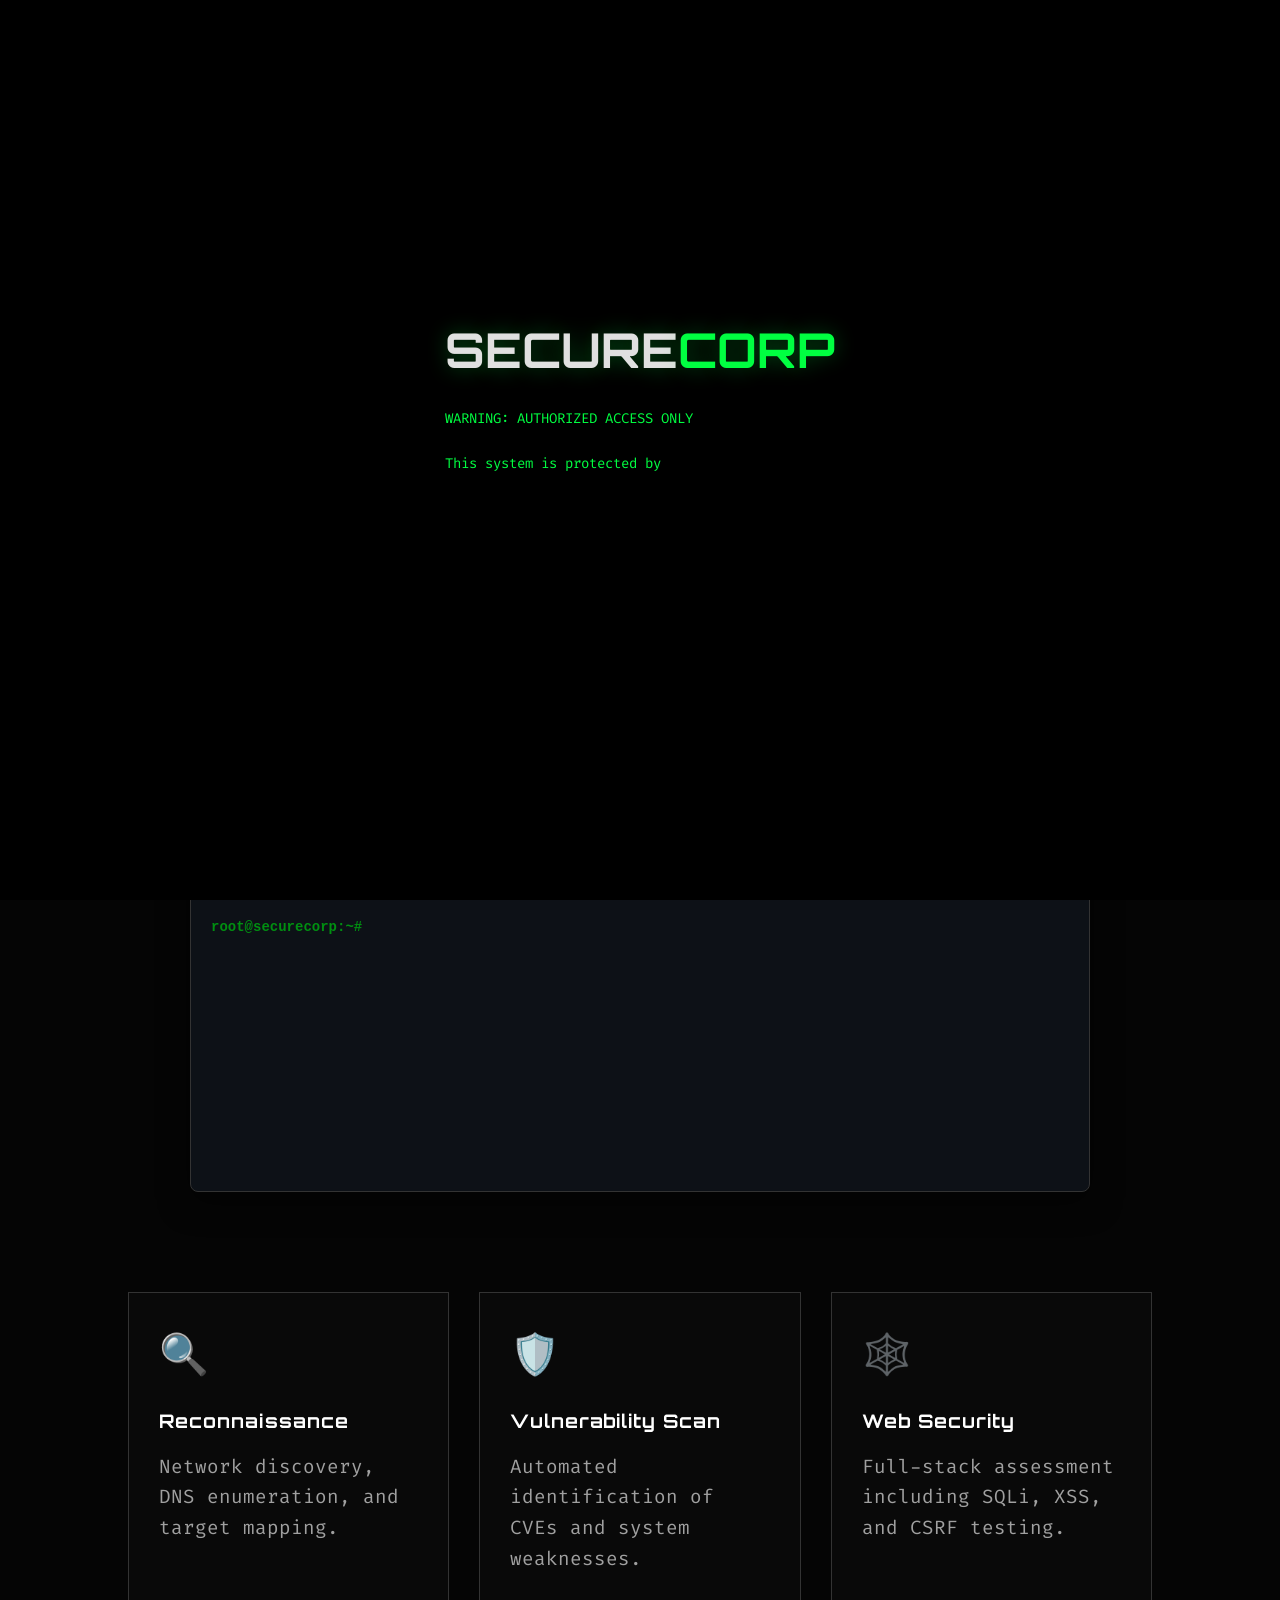
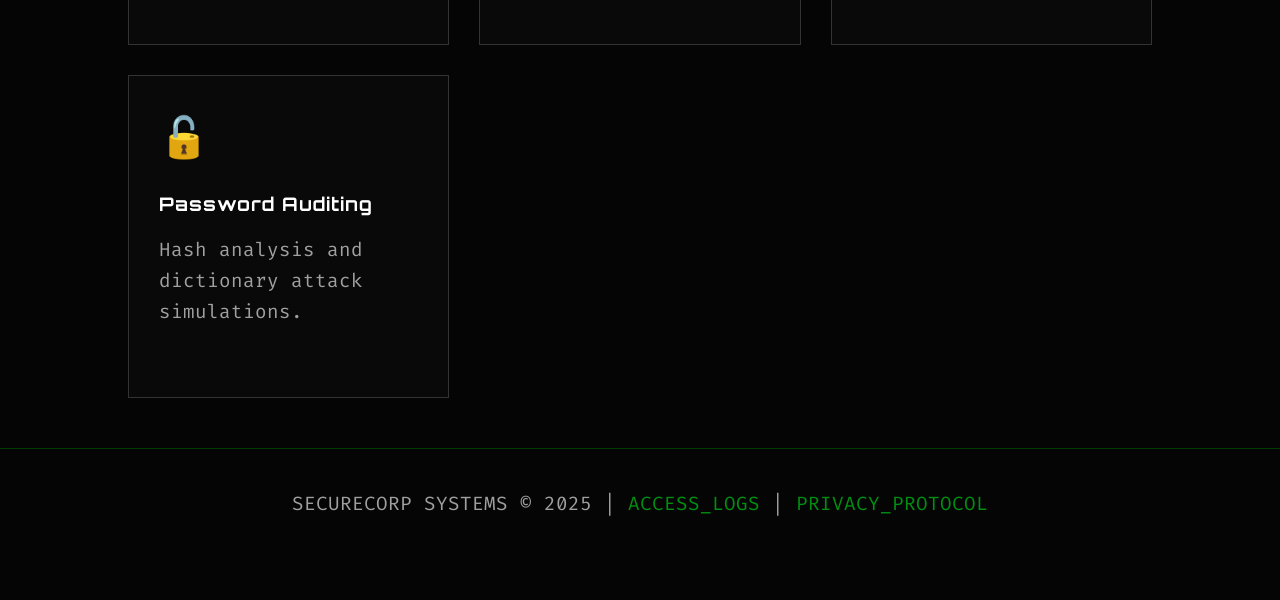
==== index.html @ 8c41e9a2 "fix: add root redirect to docs folder" ====
<!DOCTYPE html>
<html lang="en">

<head>
    <meta charset="UTF-8">
    <meta http-equiv="refresh" content="0; url=docs/">
    <title>Redirecting...</title>
</head>

<body>
    <p>Redirecting to secure interface... <a href="docs/">Click here</a> if not redirected.</p>
    <script>window.location.replace("docs/");</script>
</body>

</html>
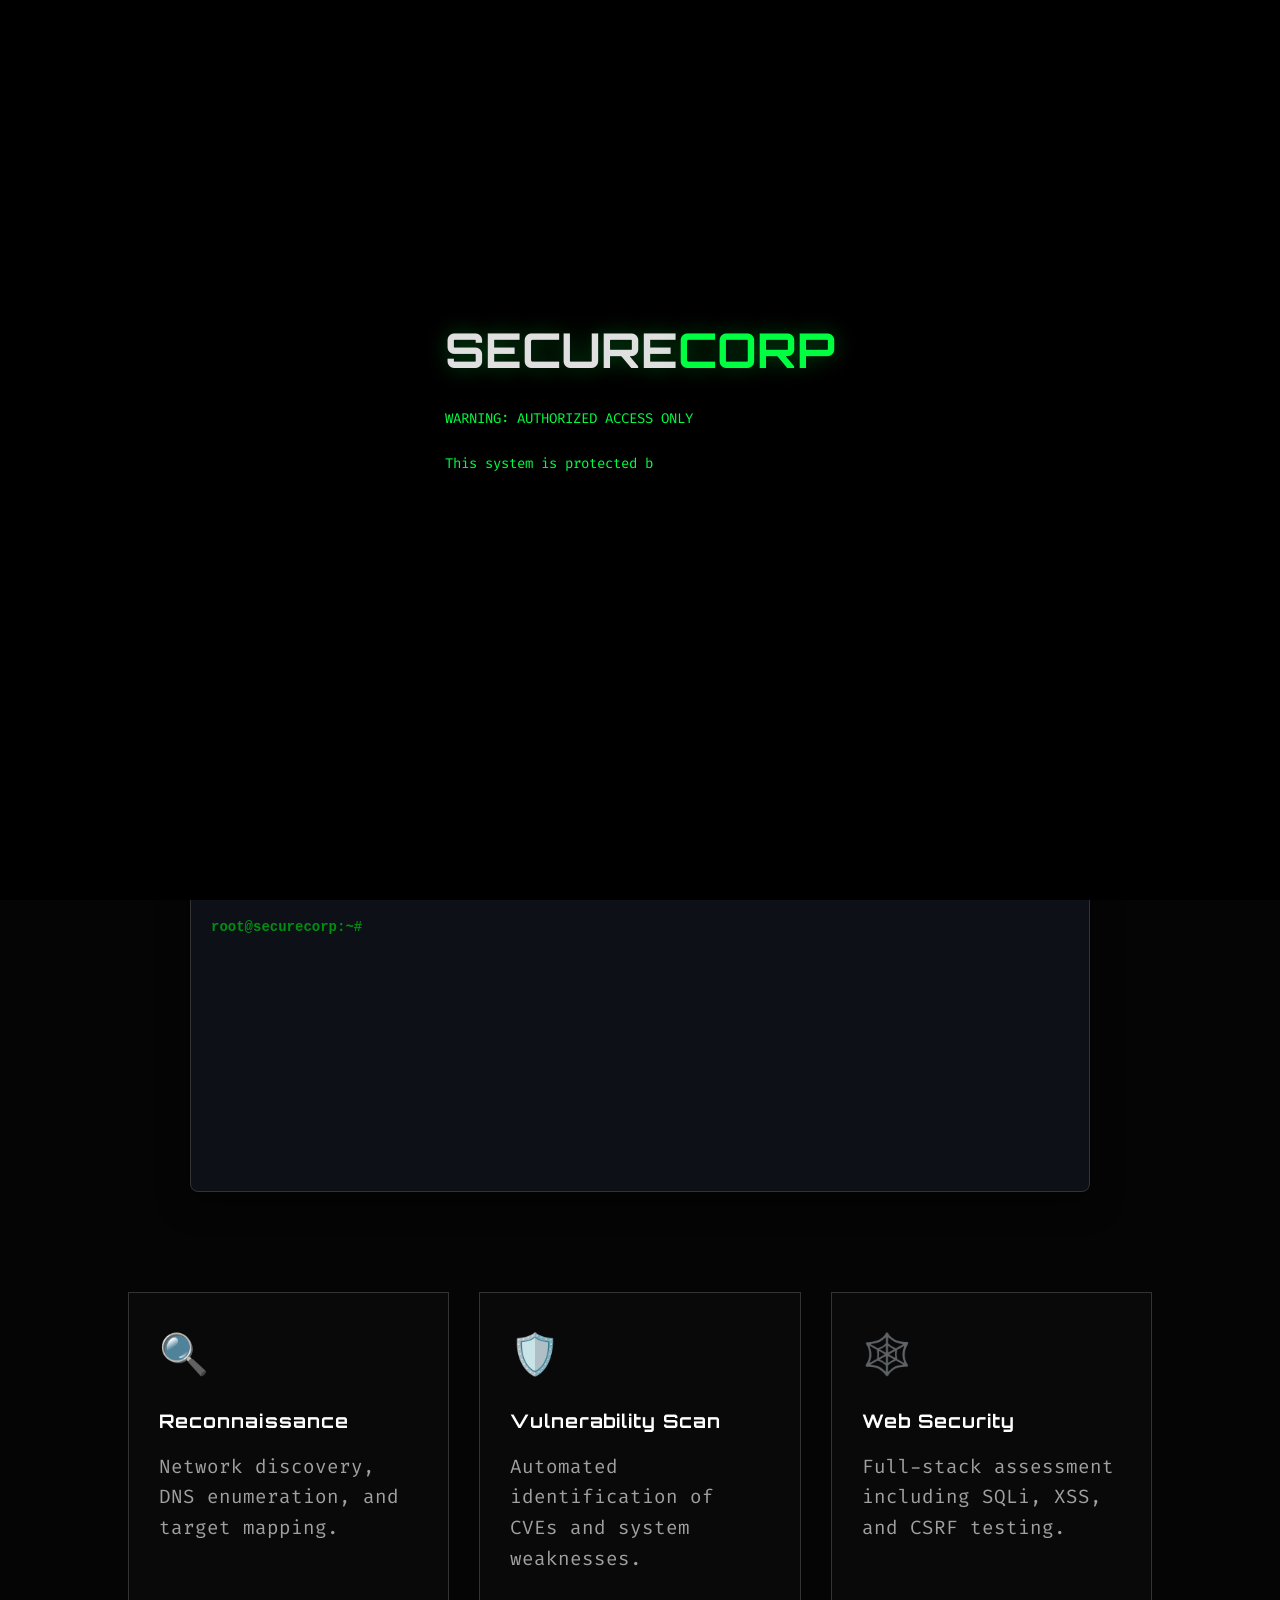
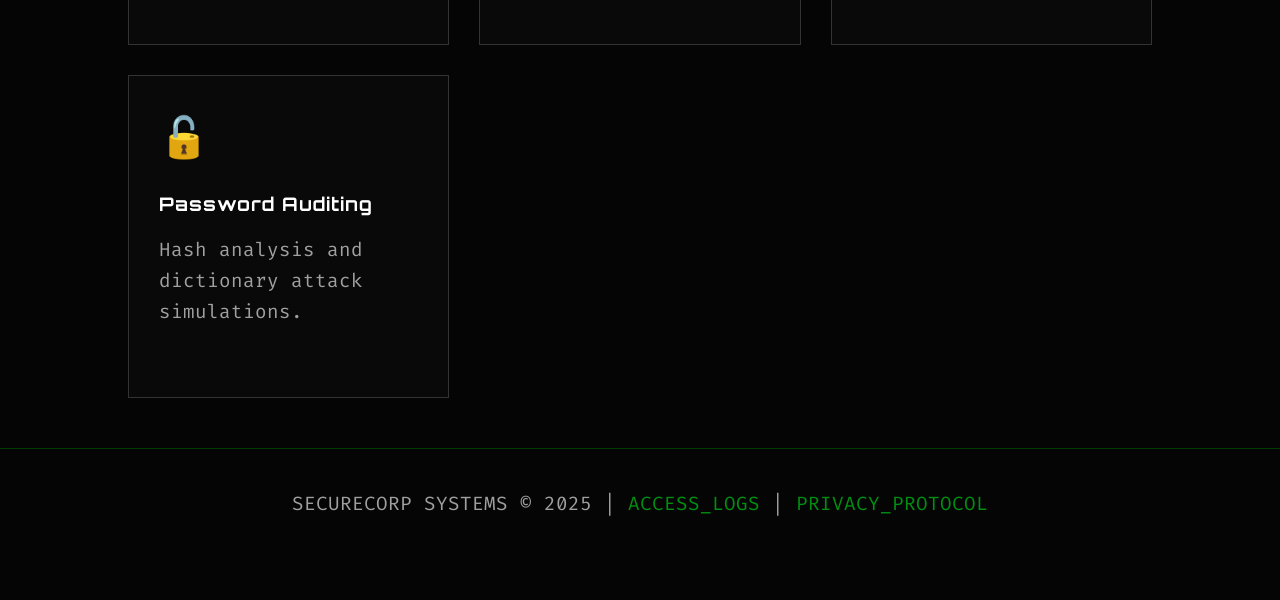
==== commit 1095d834: "refactor: move site to root directory for reliable deployment" ====
--- a/index.html
+++ b/index.html
@@ -3,13 +3,304 @@
 
 <head>
     <meta charset="UTF-8">
-    <meta http-equiv="refresh" content="0; url=docs/">
-    <title>Redirecting...</title>
+    <meta name="viewport" content="width=device-width, initial-scale=1.0">
+    <title>SecureCorp | Defense Systems</title>
+    <link rel="stylesheet" href="style.css?v=3">
+    <link
+        href="https://fonts.googleapis.com/css2?family=Fira+Code:wght@400;700&family=Orbitron:wght@400;700;900&display=swap"
+        rel="stylesheet">
 </head>
 
 <body>
-    <p>Redirecting to secure interface... <a href="docs/">Click here</a> if not redirected.</p>
-    <script>window.location.replace("docs/");</script>
+    <canvas id="matrixCanvas"></canvas>
+
+    <!-- Splash Screen -->
+    <div id="splash-screen">
+        <div class="splash-content">
+            <h1 class="logo-large">SECURE<span class="highlight">CORP</span></h1>
+            <div id="disclaimer-text"></div>
+            <button id="enterBtn" class="btn-hack hidden" onclick="enterSite()">ACCEPT & ENTER</button>
+        </div>
+    </div>
+
+    <div class="overlay"></div>
+
+    <header>
+        <div class="logo">SECURE<span class="highlight">CORP</span></div>
+        <nav>
+            <a href="#hero">SYSTEM</a>
+            <a href="#modules">MODULES</a>
+            <a href="#terminal">TERMINAL</a>
+            <a href="#" id="dbLink" class="locked" onclick="authCheck()">DATABASE 🔒</a>
+        </nav>
+    </header>
+
+    <main>
+        <!-- Auth Modal -->
+        <div id="authModal" class="modal">
+            <div class="modal-content">
+                <span class="close" onclick="closeModal()">&times;</span>
+                <h2><span class="highlight">AUTHORIZED PERSONNEL ONLY</span></h2>
+                <p>Enter credentials to access the vulnerability database.</p>
+                <form id="loginForm">
+                    <input type="text" id="username" placeholder="Agent ID" required>
+                    <input type="password" id="password" placeholder="Access Code" required>
+                    <button type="submit" class="btn-hack">AUTHENTICATE</button>
+                    <p id="loginMsg" class="error"></p>
+                    <p style="margin-top: 15px; font-size: 12px; color: #888;">
+                        New Agent? <a href="#" onclick="showSignUp()" style="color: var(--primary-color);">Request
+                            Clearance (Sign Up)</a>
+                    </p>
+                </form>
+            </div>
+        </div>
+
+        <!-- Sign Up Modal -->
+        <div id="signUpModal" class="modal">
+            <div class="modal-content">
+                <span class="close" onclick="closeSignUp()">&times;</span>
+                <h2><span class="highlight">NEW AGENT REGISTRATION</span></h2>
+                <p>Create a secure profile for assessment access.</p>
+                <form id="signUpForm">
+                    <input type="text" id="newUsername" placeholder="New Agent ID" required>
+                    <input type="password" id="newPassword" placeholder="Set Access Code" required>
+                    <button type="submit" class="btn-hack">REGISTER AGENT</button>
+                    <p id="signUpMsg" class="error"></p>
+                </form>
+            </div>
+        </div>
+
+        <!-- Privacy Protocol Modal Removed -->
+
+
+        <section id="hero" class="hero">
+            <div class="hero-content">
+                <div class="status-badge">
+                    <span class="blink">●</span> SYSTEM STATUS: ONLINE
+                </div>
+                <h1 class="glitch" data-text="ADVANCED SECURITY PROTOCOLS">ADVANCED SECURITY PROTOCOLS</h1>
+                <p>Comprehensive vulnerability assessment and penetration testing framework for enterprise
+                    infrastructure.</p>
+                <div class="cta-group">
+                    <a href="#new-scan" onclick="showSection('scanInput')" class="btn-hack">START_NEW_SCAN</a>
+                    <a href="#modules" onclick="showSection('modules')" class="btn-outline">VIEW_MODULES</a>
+                </div>
+            </div>
+        </section>
+
+        <!-- New Scan Input Section -->
+        <section id="scanInput" class="container hidden">
+            <h2>// INITIATE NEW ASSESSMENT</h2>
+            <div class="form-box">
+                <form id="scanForm">
+                    <div class="input-group">
+                        <label>TARGET SYSTEM (IP/DOMAIN)</label>
+                        <input type="text" id="targetInput" placeholder="e.g. 192.168.1.1 or example.com" required>
+                    </div>
+                    <div class="input-group">
+                        <label>ASSESSMENT TYPE</label>
+                        <select id="scanType">
+                            <option value="Reconnaissance">Reconnaissance (Passive)</option>
+                            <option value="VulnScan">Vulnerability Scan (Active)</option>
+                            <option value="FullPenTest">Full Penetration Test</option>
+                        </select>
+                    </div>
+                    <div class="input-group">
+                        <label>PRIORITY LEVEL</label>
+                        <select id="scanPriority">
+                            <option value="Low">Low (Stealth)</option>
+                            <option value="High">High (Aggressive)</option>
+                            <option value="Critical">Critical (Immediate)</option>
+                        </select>
+                    </div>
+
+                    <div class="input-group">
+                        <label>MANUAL TESTING MODULES</label>
+                        <div class="checkbox-grid">
+                            <label><input type="checkbox" name="modules" value="Port Scan"> Port Scan</label>
+                            <label><input type="checkbox" name="modules" value="DNS Enum"> DNS Enum</label>
+                            <label><input type="checkbox" name="modules" value="SQL Injection"> SQL Injection</label>
+                            <label><input type="checkbox" name="modules" value="XSS Audit"> XSS Audit</label>
+                            <label><input type="checkbox" name="modules" value="Brute Force"> Brute Force</label>
+                            <label><input type="checkbox" name="modules" value="Malware Analysis"> Malware
+                                Analysis</label>
+                        </div>
+                    </div>
+
+                    <button type="submit" class="btn-hack">RUN_ANALYSIS & SAVE</button>
+                </form>
+            </div>
+        </section>
+
+        <!-- Secure Database Section (Hidden until Auth) -->
+        <section id="database" class="container hidden">
+            <div class="db-header">
+                <h2>// VULNERABILITY DATABASE_</h2>
+                <button onclick="logout()" class="btn-outline red-border">LOGOUT</button>
+            </div>
+
+            <div class="terminal-window db-window">
+                <table id="dbTable">
+                    <thead>
+                        <tr>
+                            <th>ID</th>
+                            <th>TIMESTAMP</th>
+                            <th>TARGET</th>
+                            <th>TYPE</th>
+                            <th>STATUS</th>
+                            <th>REPORT</th>
+                        </tr>
+                    </thead>
+                    <tbody id="dbBody">
+                        <!-- JS renders rows here -->
+                    </tbody>
+                </table>
+            </div>
+        </section>
+
+        <section id="terminal" class="terminal-section">
+            <div class="terminal-window">
+                <div class="terminal-header">
+                    <div class="dots">
+                        <span class="dot red"></span>
+                        <span class="dot yellow"></span>
+                        <span class="dot green"></span>
+                    </div>
+                    <span class="title">root@securecorp:~</span>
+                </div>
+                <div class="terminal-body" id="terminalOutput">
+                    <!-- JS will populate this -->
+                    <div class="terminal-input-line">
+                        <span class="prompt">root@securecorp:~#</span>
+                        <input type="text" id="terminalInput" autocomplete="off" spellcheck="false">
+                    </div>
+                </div>
+            </div>
+        </section>
+
+        <section id="modules" class="modules-grid">
+            <div class="card" onclick="showModuleDetails('recon')">
+                <div class="icon">🔍</div>
+                <h3>Reconnaissance</h3>
+                <p>Network discovery, DNS enumeration, and target mapping.</p>
+            </div>
+            <div class="card" onclick="showModuleDetails('vuln')">
+                <div class="icon">🛡️</div>
+                <h3>Vulnerability Scan</h3>
+                <p>Automated identification of CVEs and system weaknesses.</p>
+            </div>
+            <div class="card" onclick="showModuleDetails('web')">
+                <div class="icon">🕸️</div>
+                <h3>Web Security</h3>
+                <p>Full-stack assessment including SQLi, XSS, and CSRF testing.</p>
+            </div>
+            <div class="card" onclick="showModuleDetails('auth')">
+                <div class="icon">🔓</div>
+                <h3>Password Auditing</h3>
+                <p>Hash analysis and dictionary attack simulations.</p>
+            </div>
+        </section>
+
+        <!-- Dynamic Module Details Section -->
+        <section id="moduleDetails" class="container hidden">
+            <h2 id="modTitle">// MODULE_DETAILS</h2>
+            <div class="form-box"
+                style="max-width: 800px; display: grid; grid-template-columns: 1fr 2fr; gap: 20px; align-items: start;">
+
+                <!-- Pictorial / ASCII View -->
+                <div class="ascii-art-container">
+                    <pre id="modAscii"
+                        style="font-size: 10px; line-height: 10px; color: var(--primary-color); text-shadow: 0 0 5px var(--primary-color);">
+<!-- JS Injects ASCII Here -->
+                    </pre>
+                </div>
+
+                <!-- Details & Animation -->
+                <div class="mod-content">
+                    <h3 id="modName"
+                        style="color: #fff; margin-bottom: 15px; border-bottom: 1px solid #333; padding-bottom: 5px;">
+                    </h3>
+
+                    <div id="modPoints"
+                        style="margin-bottom: 20px; font-family: 'Fira Code', monospace; color: #a0a0a0;">
+                        <!-- JS Types List Here -->
+                    </div>
+
+                    <div style="margin-top: 20px;">
+                        <button id="fetchBtn" class="btn-hack" onclick="fetchModuleArgs()">⬇ DOWNLOAD_SPECS</button>
+                    </div>
+                </div>
+            </div>
+            <div style="text-align: center; margin-top: 20px;">
+                <button class="btn-outline red-border"
+                    onclick="document.getElementById('moduleDetails').classList.add('hidden')">CLOSE_DETAILS</button>
+            </div>
+        </section>
+        <section id="privacy" class="container hidden">
+            <h2>// PRIVACY_PROTOCOL</h2>
+            <div class="form-box" style="text-align: left;">
+                <h3
+                    style="color: var(--primary-color); border-bottom: 1px solid #333; padding-bottom: 10px; margin-bottom: 20px;">
+                    SECURE DATA HANDLING</h3>
+
+                <div style="margin-bottom: 15px;">
+                    <strong style="color: #fff;">1. DATA ENCRYPTION</strong>
+                    <p style="color: #8b949e; margin-top: 5px;">All user data and scan results are encrypted using
+                        AES-256 standards before local storage. No data is transmitted to external servers without
+                        explicit user command.</p>
+                </div>
+
+                <div style="margin-bottom: 15px;">
+                    <strong style="color: #fff;">2. NO-LOG POLICY</strong>
+                    <p style="color: #8b949e; margin-top: 5px;">SecureCorp does not maintain persistent logs of user
+                        activity beyond the active session. Terminal history is cleared upon page reload.</p>
+                </div>
+
+                <div style="margin-bottom: 15px;">
+                    <strong style="color: #fff;">3. ETHICAL USE</strong>
+                    <p style="color: #8b949e; margin-top: 5px;">This tool is provided for educational and authorized
+                        security assessment purposes only. The user assumes full responsibility for any actions taken
+                        against target systems.</p>
+                </div>
+
+                <div>
+                    <strong style="color: #fff;">4. SYSTEM INTEGRITY</strong>
+                    <p style="color: #8b949e; margin-top: 5px;">Cookies are used solely for session management and
+                        "visited" state tracking to enhance user experience.</p>
+                </div>
+
+                <div style="text-align: center; margin-top: 30px;">
+                    <button class="btn-hack red-border"
+                        onclick="this.parentElement.parentElement.parentElement.classList.add('hidden')">CLOSE_PROTOCOL</button>
+                </div>
+            </div>
+        </section>
+
+        <!-- Access Logs Section -->
+        <section id="accessLogs" class="container hidden">
+            <h2>// SYSTEM_ACCESS_LOGS</h2>
+            <div class="terminal-window" style="max-width: 800px; margin: 0 auto; height: 300px; overflow-y: auto;">
+                <div class="terminal-body" id="accessLogsBody"
+                    style="font-family: 'Fira Code', monospace; color: #0f0;">
+                    <!-- Logs injected via JS -->
+                </div>
+                <div style="text-align: center; margin-top: 20px; border-top: 1px solid #333; padding-top: 10px;">
+                    <button class="btn-hack red-border"
+                        onclick="document.getElementById('accessLogs').classList.add('hidden')">CLOSE_LOGS</button>
+                </div>
+            </div>
+        </section>
+    </main>
+
+    <footer>
+        <p>SECURECORP SYSTEMS © 2025 | <a href="#accessLogs"
+                onclick="showSection('accessLogs'); renderAccessLogs();">ACCESS_LOGS</a> | <a href="#privacy"
+                onclick="showSection('privacy')">PRIVACY_PROTOCOL</a></p>
+    </footer>
+
+
+    <script src="database.js?v=7"></script>
+    <script src="core.js?v=34"></script>
 </body>
 
 </html>
--- a/style.css
+++ b/style.css
@@ -0,0 +1,574 @@
+:root {
+    --bg-color: #050505;
+    --text-color: #e0e0e0;
+    --primary-color: #00ff41;
+    /* Hacker Green */
+    --secondary-color: #008F11;
+    --accent-color: #003b00;
+    --dark-overlay: rgba(0, 0, 0, 0.85);
+    --font-mono: 'Fira Code', monospace;
+    --font-display: 'Orbitron', sans-serif;
+}
+
+html {
+    scroll-behavior: smooth;
+}
+
+* {
+    margin: 0;
+    padding: 0;
+    box-sizing: border-box;
+}
+
+body {
+    background-color: var(--bg-color);
+    color: var(--text-color);
+    font-family: var(--font-mono);
+    overflow-x: hidden;
+    line-height: 1.6;
+}
+
+/* Matrix Background */
+#matrixCanvas {
+    position: fixed;
+    top: 0;
+    left: 0;
+    width: 100%;
+    height: 100%;
+    z-index: -1;
+}
+
+.overlay {
+    position: fixed;
+    top: 0;
+    left: 0;
+    width: 100%;
+    height: 100%;
+    background: radial-gradient(circle at center, transparent 0%, var(--bg-color) 90%);
+    z-index: -1;
+    pointer-events: none;
+}
+
+/* Header */
+header {
+    display: flex;
+    justify-content: space-between;
+    align-items: center;
+    padding: 20px 50px;
+    border-bottom: 1px solid var(--accent-color);
+    background: rgba(5, 5, 5, 0.9);
+    position: sticky;
+    top: 0;
+    z-index: 100;
+    backdrop-filter: blur(5px);
+}
+
+.logo {
+    font-family: var(--font-display);
+    font-size: 24px;
+    font-weight: 900;
+    letter-spacing: 2px;
+}
+
+.highlight {
+    color: var(--primary-color);
+}
+
+nav a {
+    color: var(--text-color);
+    text-decoration: none;
+    margin-left: 30px;
+    font-size: 14px;
+    transition: color 0.3s;
+    text-transform: uppercase;
+}
+
+nav a:hover {
+    color: var(--primary-color);
+    text-shadow: 0 0 10px var(--primary-color);
+}
+
+.btn-primary {
+    border: 1px solid var(--primary-color);
+    padding: 8px 16px;
+    color: var(--primary-color) !important;
+}
+
+.btn-primary:hover {
+    background: var(--primary-color);
+    color: #000 !important;
+    text-shadow: none;
+}
+
+/* Hero Section */
+.hero {
+    height: 80vh;
+    display: flex;
+    justify-content: center;
+    align-items: center;
+    text-align: center;
+    padding: 20px;
+}
+
+.hero-content {
+    max-width: 800px;
+}
+
+.status-badge {
+    display: inline-block;
+    border: 1px solid var(--secondary-color);
+    padding: 5px 12px;
+    border-radius: 20px;
+    font-size: 12px;
+    margin-bottom: 20px;
+    background: rgba(0, 255, 65, 0.1);
+    color: var(--primary-color);
+}
+
+.blink {
+    animation: blink 1s infinite;
+}
+
+h1 {
+    font-family: var(--font-display);
+    font-size: 3.5rem;
+    margin-bottom: 20px;
+    text-shadow: 0 0 20px rgba(0, 255, 65, 0.3);
+}
+
+p {
+    font-size: 1.2rem;
+    color: #a0a0a0;
+    margin-bottom: 40px;
+}
+
+/* Buttons */
+.cta-group {
+    display: flex;
+    justify-content: center;
+    gap: 20px;
+}
+
+.btn-hack {
+    background: var(--primary-color);
+    color: #000;
+    padding: 15px 30px;
+    text-decoration: none;
+    font-weight: bold;
+    font-family: var(--font-display);
+    clip-path: polygon(10% 0, 100% 0, 100% 70%, 90% 100%, 0 100%, 0 30%);
+    transition: all 0.3s;
+}
+
+.btn-hack:hover {
+    transform: translateY(-2px);
+    box-shadow: 0 0 20px var(--primary-color);
+}
+
+.btn-outline {
+    border: 1px solid var(--text-color);
+    color: var(--text-color);
+    padding: 15px 30px;
+    text-decoration: none;
+    font-weight: bold;
+    font-family: var(--font-display);
+    transition: all 0.3s;
+}
+
+.btn-outline:hover {
+    border-color: var(--primary-color);
+    color: var(--primary-color);
+}
+
+/* Terminal Section */
+.terminal-section {
+    padding: 50px;
+    display: flex;
+    justify-content: center;
+}
+
+.terminal-window {
+    width: 100%;
+    max-width: 900px;
+    background-color: #0d1117;
+    border-radius: 8px;
+    box-shadow: 0 10px 30px rgba(0, 0, 0, 0.5);
+    border: 1px solid #333;
+    overflow: hidden;
+}
+
+.terminal-header {
+    background-color: #161b22;
+    padding: 10px 15px;
+    display: flex;
+    align-items: center;
+    border-bottom: 1px solid #333;
+}
+
+.dots {
+    display: flex;
+    gap: 8px;
+}
+
+.dot {
+    width: 12px;
+    height: 12px;
+    border-radius: 50%;
+}
+
+.red {
+    background: #ff5f56;
+}
+
+.yellow {
+    background: #ffbd2e;
+}
+
+.green {
+    background: #27c93f;
+}
+
+.title {
+    margin-left: 20px;
+    font-size: 12px;
+    color: #8b949e;
+}
+
+.terminal-body {
+    padding: 20px;
+    height: 300px;
+    overflow-y: auto;
+    font-family: 'Consolas', monospace;
+    color: var(--primary-color);
+    font-size: 14px;
+}
+
+.terminal-input-line {
+    display: flex;
+    align-items: center;
+    margin-top: 5px;
+}
+
+.prompt {
+    color: var(--secondary-color);
+    margin-right: 10px;
+    font-weight: bold;
+}
+
+#terminalInput {
+    background: transparent;
+    border: none;
+    color: var(--primary-color);
+    font-family: 'Consolas', monospace;
+    font-size: 14px;
+    width: 100%;
+    outline: none;
+    box-shadow: none;
+    padding: 0;
+    margin: 0;
+}
+
+/* Modules Grid */
+.modules-grid {
+    display: grid;
+    grid-template-columns: repeat(auto-fit, minmax(250px, 1fr));
+    gap: 30px;
+    padding: 50px 10%;
+}
+
+.card {
+    background: rgba(10, 10, 10, 0.8);
+    border: 1px solid #333;
+    padding: 30px;
+    transition: all 0.3s;
+}
+
+.card:hover {
+    border-color: var(--primary-color);
+    box-shadow: 0 0 15px rgba(0, 255, 65, 0.1);
+    transform: translateY(-5px);
+}
+
+.icon {
+    font-size: 40px;
+    margin-bottom: 20px;
+}
+
+h3 {
+    font-family: var(--font-display);
+    margin-bottom: 15px;
+    color: #fff;
+    letter-spacing: 1px;
+}
+
+/* Footer */
+footer {
+    text-align: center;
+    padding: 40px;
+    border-top: 1px solid var(--accent-color);
+    color: #666;
+    font-size: 12px;
+}
+
+footer a {
+    color: var(--secondary-color);
+    text-decoration: none;
+}
+
+/* Forms and Modals */
+.hidden {
+    display: none;
+}
+
+.modal {
+    display: none;
+    position: fixed;
+    z-index: 200;
+    left: 0;
+    top: 0;
+    width: 100%;
+    height: 100%;
+    background-color: rgba(0, 0, 0, 0.9);
+}
+
+.modal-content {
+    background-color: #0d1117;
+    border: 1px solid var(--primary-color);
+    margin: 15% auto;
+    padding: 30px;
+    border: 1px solid #888;
+    width: 80%;
+    max-width: 400px;
+    text-align: center;
+    box-shadow: 0 0 50px rgba(0, 255, 65, 0.2);
+}
+
+.close {
+    color: #aaa;
+    float: right;
+    font-size: 28px;
+    font-weight: bold;
+    cursor: pointer;
+}
+
+.close:hover {
+    color: #fff;
+}
+
+input,
+select {
+    width: 100%;
+    padding: 12px;
+    margin: 8px 0;
+    display: inline-block;
+    border: 1px solid #333;
+    background: #050505;
+    color: var(--primary-color);
+    font-family: var(--font-mono);
+}
+
+input:focus,
+select:focus {
+    outline: none;
+    border-color: var(--primary-color);
+    box-shadow: 0 0 10px rgba(0, 255, 65, 0.2);
+}
+
+/* Database Table */
+.db-window {
+    width: 100%;
+    max-width: 1000px;
+    margin: 0 auto;
+}
+
+table {
+    width: 100%;
+    border-collapse: collapse;
+    color: #e0e0e0;
+}
+
+th,
+td {
+    border-bottom: 1px solid #333;
+    padding: 15px;
+    text-align: left;
+}
+
+th {
+    background-color: #161b22;
+    color: var(--primary-color);
+    font-family: var(--font-display);
+}
+
+tr:hover {
+    background-color: rgba(0, 255, 65, 0.05);
+}
+
+.red-border {
+    border-color: #ff5f56 !important;
+    color: #ff5f56 !important;
+}
+
+.red-border:hover {
+    background: #ff5f56;
+    color: #000 !important;
+}
+
+.form-box {
+    max-width: 600px;
+    margin: 0 auto;
+    background: rgba(10, 10, 10, 0.8);
+    padding: 40px;
+    border: 1px solid #333;
+}
+
+.input-group {
+    margin-bottom: 20px;
+    text-align: left;
+}
+
+.input-group label {
+    display: block;
+    margin-bottom: 5px;
+    color: #8b949e;
+    font-size: 12px;
+}
+
+/* Checkbox Grid */
+.checkbox-grid {
+    display: grid;
+    grid-template-columns: repeat(auto-fill, minmax(140px, 1fr));
+    gap: 10px;
+    background: rgba(0, 0, 0, 0.3);
+    padding: 10px;
+    border: 1px solid #333;
+}
+
+.checkbox-grid label {
+    display: flex;
+    align-items: center;
+    color: #e0e0e0;
+    cursor: pointer;
+    font-size: 13px;
+    margin-bottom: 0 !important;
+}
+
+.checkbox-grid input {
+    width: auto;
+    margin-right: 8px;
+    margin-top: 0;
+    margin-bottom: 0;
+}
+
+/* Button variants */
+.btn-small {
+    padding: 5px 10px;
+    font-size: 11px;
+    background: transparent;
+    border: 1px solid var(--primary-color);
+    color: var(--primary-color);
+    cursor: pointer;
+    text-decoration: none;
+    font-family: var(--font-display);
+    text-transform: uppercase;
+}
+
+.btn-small:hover {
+    background: var(--primary-color);
+    color: #000;
+}
+
+/* Splash Screen */
+#splash-screen {
+    position: fixed;
+    top: 0;
+    left: 0;
+    width: 100%;
+    height: 100%;
+    background-color: #000;
+    z-index: 9999;
+    display: flex;
+    justify-content: center;
+    align-items: center;
+    transition: opacity 0.8s ease-out;
+}
+
+.splash-content {
+    max-width: 600px;
+    padding: 20px;
+    text-align: left;
+}
+
+.logo-large {
+    font-family: var(--font-display);
+    font-size: 3rem;
+    margin-bottom: 20px;
+    text-align: center;
+}
+
+#disclaimer-text {
+    font-family: var(--font-mono);
+    color: var(--primary-color);
+    font-size: 14px;
+    line-height: 1.6;
+    min-height: 150px;
+    white-space: pre-wrap;
+    margin-bottom: 30px;
+}
+
+
+/* Responsive Design */
+@media (max-width: 768px) {
+    header {
+        flex-direction: column;
+        padding: 15px;
+    }
+
+    .logo {
+        margin-bottom: 15px;
+    }
+
+    nav {
+        display: flex;
+        flex-wrap: wrap;
+        justify-content: center;
+        gap: 15px;
+    }
+
+    nav a {
+        margin: 0;
+        font-size: 12px;
+    }
+
+    .hero h1 {
+        font-size: 2rem;
+    }
+
+    .hero p {
+        font-size: 1rem;
+    }
+
+    .cta-group {
+        flex-direction: column;
+        width: 100%;
+    }
+
+    .btn-hack,
+    .btn-outline {
+        width: 100%;
+        text-align: center;
+    }
+
+    .modules-grid {
+        padding: 30px 5%;
+        gap: 20px;
+    }
+
+    .terminal-section {
+        padding: 20px;
+    }
+
+    #splash-screen .logo-large {
+        font-size: 2rem;
+    }
+}
